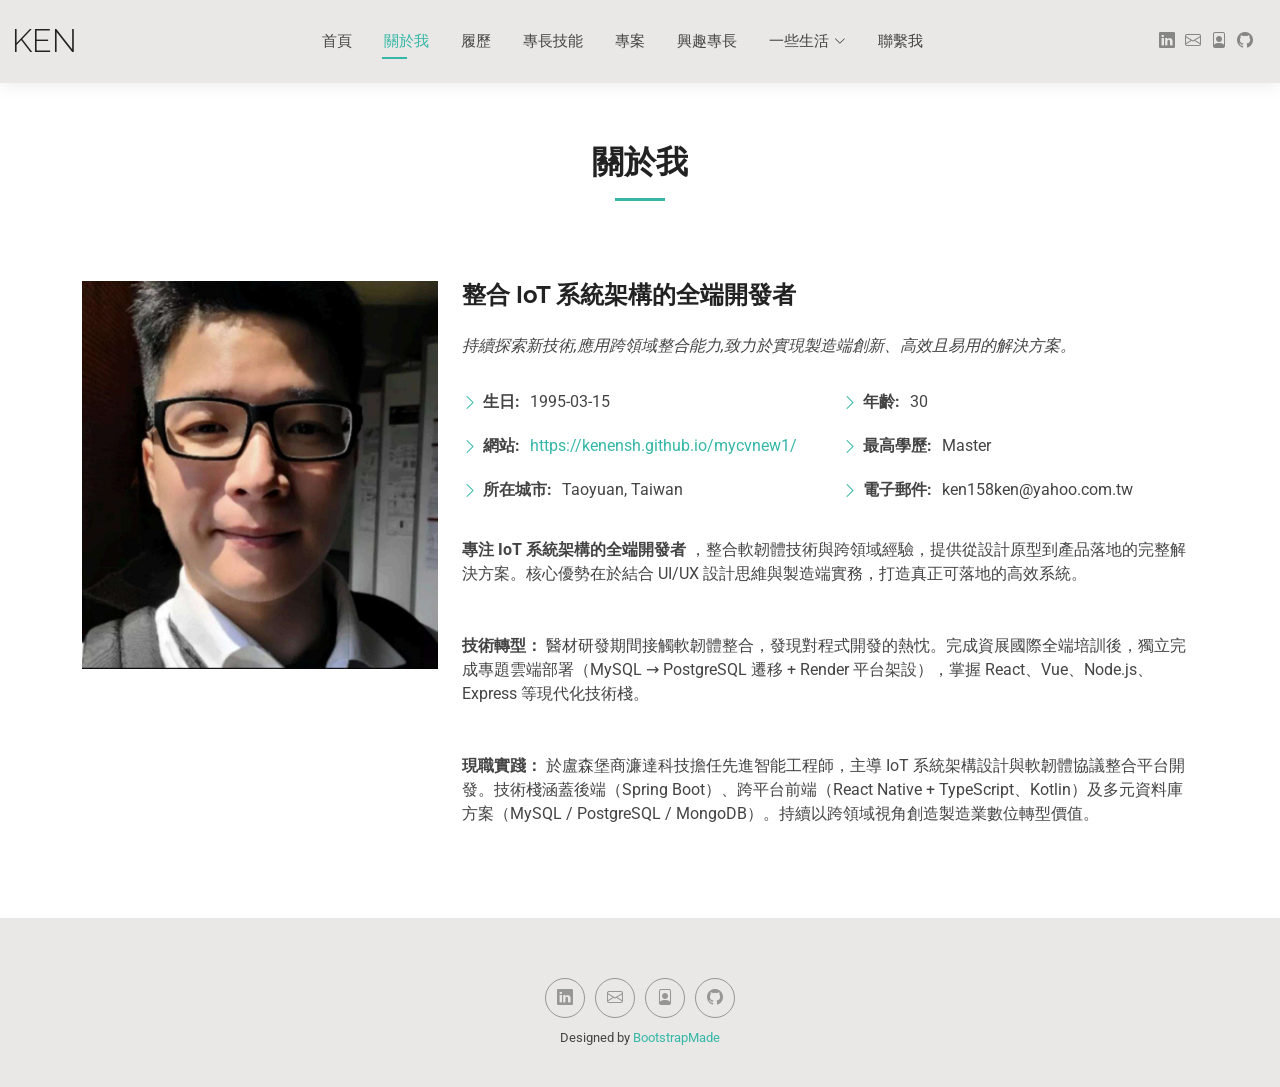
==== about.html @ 4e41c24d "feat: 初始化乾淨的儲存庫 - 移除所有大型素材檔案 - 包含 Google Analytics 和 Search Console 整合 - 更新專業內容描述 - 標準化所有頁面結構" ====
<!DOCTYPE html>
<html lang="en">
  <head>
    <!-- Google tag (gtag.js) -->
    <script async src="https://www.googletagmanager.com/gtag/js?id=G-P2BQQZJEH5"></script>
    <script>
      window.dataLayer = window.dataLayer || [];
      function gtag() {
        dataLayer.push(arguments);
      }
      gtag('js', new Date());

      gtag('config', 'G-P2BQQZJEH5');
    </script>

    <meta charset="utf-8" />
    <meta content="width=device-width, initial-scale=1.0" name="viewport" />
    <title>健恩 Ken - 全端工程師 | 個人網站</title>
    <meta name="description" content="" />
    <meta name="keywords" content="" />

    <!-- Google Search Console 驗證 -->
    <meta name="google-site-verification" content="gtDOM1_QYonbekNw7NSsRPJhzunxH3epxqnAMUqCLzo" />

    <!-- Favicons -->
    <link href="assets/img/favicon.png" rel="icon" />
    <!-- <link href="assets/img/apple-touch-icon.png" rel="apple-touch-icon"> -->

    <!-- Fonts -->
    <link href="https://fonts.googleapis.com" rel="preconnect" />
    <link href="https://fonts.gstatic.com" rel="preconnect" crossorigin />
    <link href="https://fonts.googleapis.com/css2?family=Roboto:ital,wght@0,100;0,300;0,400;0,500;0,700;0,900;1,100;1,300;1,400;1,500;1,700;1,900&family=Poppins:ital,wght@0,100;0,200;0,300;0,400;0,500;0,600;0,700;0,800;0,900;1,100;1,200;1,300;1,400;1,500;1,600;1,700;1,800;1,900&family=Raleway:ital,wght@0,100;0,200;0,300;0,400;0,500;0,600;0,700;0,800;0,900;1,100;1,200;1,300;1,400;1,500;1,600;1,700;1,800;1,900&display=swap" rel="stylesheet" />

    <!-- Vendor CSS Files -->
    <link href="assets/vendor/bootstrap/css/bootstrap.min.css" rel="stylesheet" />
    <link href="assets/vendor/bootstrap-icons/bootstrap-icons.css" rel="stylesheet" />
    <link href="assets/vendor/aos/aos.css" rel="stylesheet" />
    <link href="assets/vendor/swiper/swiper-bundle.min.css" rel="stylesheet" />
    <link href="assets/vendor/glightbox/css/glightbox.min.css" rel="stylesheet" />

    <!-- Main CSS File -->
    <link href="assets/css/main.css" rel="stylesheet" />

    <!-- =======================================================
  * Template Name: Kelly
  * Template URL: https://bootstrapmade.com/kelly-free-bootstrap-cv-resume-html-template/
  * Updated: Aug 07 2024 with Bootstrap v5.3.3
  * Author: BootstrapMade.com
  * License: https://bootstrapmade.com/license/
  ======================================================== -->
  </head>

  <body class="about-page">
    <header id="header" class="header d-flex align-items-center light-background sticky-top">
      <div class="container-fluid position-relative d-flex align-items-center justify-content-between">
        <a href="index.html" class="logo d-flex align-items-center me-auto me-xl-0">
          <!-- Uncomment the line below if you also wish to use an image logo -->
          <!-- <img src="assets/img/logo.png" alt=""> -->
          <h1 class="sitename">Ken</h1>
        </a>
        <nav id="navmenu" class="navmenu">
          <ul>
            <li><a href="index.html">首頁</a></li>
            <li><a href="about.html" class="active">關於我</a></li>
            <li><a href="resume.html">履歷</a></li>
            <li><a href="skill.html">專長技能</a></li>
            <li><a href="portfolio.html">專案</a></li>
            <li><a href="interest.html">興趣專長</a></li>
            <li class="dropdown">
              <a href="#">
                <span>一些生活</span>
                <i class="bi bi-chevron-down toggle-dropdown"></i>
              </a>
              <ul>
                <li><a href="#">Dropdown 1</a></li>
                <li class="dropdown">
                  <a href="#">
                    <span>Deep Dropdown</span>
                    <i class="bi bi-chevron-down toggle-dropdown"></i>
                  </a>
                  <ul>
                    <li><a href="#">Deep Dropdown 1</a></li>
                    <li><a href="#">Deep Dropdown 2</a></li>
                    <li><a href="#">Deep Dropdown 3</a></li>
                    <li><a href="#">Deep Dropdown 4</a></li>
                    <li><a href="#">Deep Dropdown 5</a></li>
                  </ul>
                </li>
                <li><a href="#">Dropdown 2</a></li>
                <li><a href="#">Dropdown 3</a></li>
                <li><a href="#">Dropdown 4</a></li>
              </ul>
            </li>
            <li><a href="contact.html">聯繫我</a></li>
          </ul>
          <i class="mobile-nav-toggle d-xl-none bi bi-list"></i>
        </nav>

        <div class="header-social-links">
          <a href="https://www.linkedin.com/in/%E5%81%A5%E6%81%A9-%E5%BE%90-21a279207/" target="_blank" title="LinkedIn"><i class="bi bi-linkedin"></i></a>
          <a href="mailto:ken158ken@yahoo.com.tw" title="Email"><i class="bi bi-envelope"></i></a>
          <a href="https://www.cake.me/s--aki_V7TcrKM7MKCprTQv8g--/ken150ken150" target="_blank" title="CakeResume"><i class="bi bi-file-person"></i></a>
          <a href="#" title="GitHub"><i class="bi bi-github"></i></a>
        </div>
      </div>
    </header>

    <main class="main">
      <!-- About Section -->
      <section id="about" class="about section">
        <!-- Section Title -->
        <div class="container section-title" data-aos="fade-up">
          <h2>關於我</h2>
          <p class="d-none">Necessitatibus eius consequatur ex aliquid fuga eum quidem sint consectetur velit</p>
        </div>
        <!-- End Section Title -->

        <div class="container" data-aos="fade-up" data-aos-delay="100">
          <div class="row gy-4 justify-content-center">
            <div class="col-lg-4">
              <img src="assets/img/profile-img.jpg" class="img-fluid" alt="" />
            </div>
            <div class="col-lg-8 content">
              <h2>整合 IoT 系統架構的全端開發者</h2>
              <p class="fst-italic py-3">持續探索新技術,應用跨領域整合能力,致力於實現製造端創新、高效且易用的解決方案。</p>
              <div class="row">
                <div class="col-lg-6">
                  <ul>
                    <li>
                      <i class="bi bi-chevron-right"></i>
                      <strong>生日:</strong>
                      <span>1995-03-15</span>
                    </li>
                    <li>
                      <i class="bi bi-chevron-right"></i>
                      <strong>網站:</strong>
                      <a href="https://kenensh.github.io/mycvnew1/"><span>https://kenensh.github.io/mycvnew1/</span></a>
                    </li>
                    <li>
                      <i class="bi bi-chevron-right"></i>
                      <strong>所在城市:</strong>
                      <span>Taoyuan, Taiwan</span>
                    </li>
                  </ul>
                </div>
                <div class="col-lg-6">
                  <ul>
                    <li>
                      <i class="bi bi-chevron-right"></i>
                      <strong>年齡:</strong>
                      <span>30</span>
                    </li>
                    <li>
                      <i class="bi bi-chevron-right"></i>
                      <strong>最高學歷:</strong>
                      <span>Master</span>
                    </li>
                    <li>
                      <i class="bi bi-chevron-right"></i>
                      <strong>電子郵件:</strong>
                      <span>ken158ken@yahoo.com.tw</span>
                    </li>
                  </ul>
                </div>
              </div>
              <p class="py-3">
                <strong>專注 IoT 系統架構的全端開發者</strong>
                ，整合軟韌體技術與跨領域經驗，提供從設計原型到產品落地的完整解決方案。核心優勢在於結合 UI/UX 設計思維與製造端實務，打造真正可落地的高效系統。
              </p>
              <p class="py-3">
                <strong>技術轉型：</strong>
                醫材研發期間接觸軟韌體整合，發現對程式開發的熱忱。完成資展國際全端培訓後，獨立完成專題雲端部署（MySQL → PostgreSQL 遷移 + Render 平台架設），掌握 React、Vue、Node.js、Express 等現代化技術棧。
              </p>
              <p class="py-3">
                <strong>現職實踐：</strong>
                於盧森堡商濂達科技擔任先進智能工程師，主導 IoT 系統架構設計與軟韌體協議整合平台開發。技術棧涵蓋後端（Spring Boot）、跨平台前端（React Native + TypeScript、Kotlin）及多元資料庫方案（MySQL / PostgreSQL / MongoDB）。持續以跨領域視角創造製造業數位轉型價值。
              </p>
            </div>
          </div>
        </div>
      </section>
      <!-- /About Section -->

      <!-- Skills Section -->
      <section id="skills" class="skills section d-none">
        <!-- Section Title -->
        <div class="container section-title" data-aos="fade-up">
          <h2>Skills</h2>
          <p>Necessitatibus eius consequatur ex aliquid fuga eum quidem sint consectetur velit</p>
        </div>
        <!-- End Section Title -->

        <div class="container d-none" data-aos="fade-up" data-aos-delay="100">
          <div class="row skills-content skills-animation">
            <div class="col-lg-6">
              <div class="progress">
                <span class="skill">
                  <span>HTML</span>
                  <i class="val">100%</i>
                </span>
                <div class="progress-bar-wrap">
                  <div class="progress-bar" role="progressbar" aria-valuenow="100" aria-valuemin="0" aria-valuemax="100"></div>
                </div>
              </div>
              <!-- End Skills Item -->

              <div class="progress">
                <span class="skill">
                  <span>CSS</span>
                  <i class="val">90%</i>
                </span>
                <div class="progress-bar-wrap">
                  <div class="progress-bar" role="progressbar" aria-valuenow="90" aria-valuemin="0" aria-valuemax="100"></div>
                </div>
              </div>
              <!-- End Skills Item -->

              <div class="progress">
                <span class="skill">
                  <span>JavaScript</span>
                  <i class="val">75%</i>
                </span>
                <div class="progress-bar-wrap">
                  <div class="progress-bar" role="progressbar" aria-valuenow="75" aria-valuemin="0" aria-valuemax="100"></div>
                </div>
              </div>
              <!-- End Skills Item -->
            </div>

            <div class="col-lg-6">
              <div class="progress">
                <span class="skill">
                  <span>PHP</span>
                  <i class="val">80%</i>
                </span>
                <div class="progress-bar-wrap">
                  <div class="progress-bar" role="progressbar" aria-valuenow="80" aria-valuemin="0" aria-valuemax="100"></div>
                </div>
              </div>
              <!-- End Skills Item -->

              <div class="progress">
                <span class="skill">
                  <span>WordPress/CMS</span>
                  <i class="val">90%</i>
                </span>
                <div class="progress-bar-wrap">
                  <div class="progress-bar" role="progressbar" aria-valuenow="90" aria-valuemin="0" aria-valuemax="100"></div>
                </div>
              </div>
              <!-- End Skills Item -->

              <div class="progress">
                <span class="skill">
                  <span>Photoshop</span>
                  <i class="val">55%</i>
                </span>
                <div class="progress-bar-wrap">
                  <div class="progress-bar" role="progressbar" aria-valuenow="55" aria-valuemin="0" aria-valuemax="100"></div>
                </div>
              </div>
              <!-- End Skills Item -->
            </div>
          </div>
        </div>
      </section>
      <!-- /Skills Section -->

      <!-- Stats Section -->
      <section id="stats" class="stats section d-none">
        <!-- Section Title -->
        <div class="container section-title" data-aos="fade-up">
          <h2>Facts</h2>
          <p>Necessitatibus eius consequatur ex aliquid fuga eum quidem sint consectetur velit</p>
        </div>
        <!-- End Section Title -->

        <div class="container" data-aos="fade-up" data-aos-delay="100">
          <div class="row gy-4">
            <div class="col-lg-3 col-md-6">
              <div class="stats-item text-center w-100 h-100">
                <span data-purecounter-start="0" data-purecounter-end="232" data-purecounter-duration="1" class="purecounter"></span>
                <p>Clients</p>
              </div>
            </div>
            <!-- End Stats Item -->

            <div class="col-lg-3 col-md-6">
              <div class="stats-item text-center w-100 h-100">
                <span data-purecounter-start="0" data-purecounter-end="521" data-purecounter-duration="1" class="purecounter"></span>
                <p>Projects</p>
              </div>
            </div>
            <!-- End Stats Item -->

            <div class="col-lg-3 col-md-6">
              <div class="stats-item text-center w-100 h-100">
                <span data-purecounter-start="0" data-purecounter-end="1453" data-purecounter-duration="1" class="purecounter"></span>
                <p>Hours Of Support</p>
              </div>
            </div>
            <!-- End Stats Item -->

            <div class="col-lg-3 col-md-6">
              <div class="stats-item text-center w-100 h-100">
                <span data-purecounter-start="0" data-purecounter-end="32" data-purecounter-duration="1" class="purecounter"></span>
                <p>Workers</p>
              </div>
            </div>
            <!-- End Stats Item -->
          </div>
        </div>
      </section>
      <!-- /Stats Section -->

      <!-- Testimonials Section -->
      <section id="testimonials" class="testimonials section d-none">
        <!-- Section Title -->
        <div class="container section-title" data-aos="fade-up">
          <h2>Testimonials</h2>
          <p>Necessitatibus eius consequatur ex aliquid fuga eum quidem sint consectetur velit</p>
        </div>
        <!-- End Section Title -->

        <div class="container" data-aos="fade-up" data-aos-delay="100">
          <div class="swiper init-swiper">
            <script type="application/json" class="swiper-config">
              {
                "loop": true,
                "speed": 600,
                "autoplay": {
                  "delay": 5000
                },
                "slidesPerView": "auto",
                "pagination": {
                  "el": ".swiper-pagination",
                  "type": "bullets",
                  "clickable": true
                }
              }
            </script>
            <div class="swiper-wrapper">
              <div class="swiper-slide">
                <div class="testimonial-item">
                  <img src="assets/img/testimonials/testimonials-1.jpg" class="testimonial-img" alt="" />
                  <h3>Saul Goodman</h3>
                  <h4>Ceo &amp; Founder</h4>
                  <div class="stars">
                    <i class="bi bi-star-fill"></i>
                    <i class="bi bi-star-fill"></i>
                    <i class="bi bi-star-fill"></i>
                    <i class="bi bi-star-fill"></i>
                    <i class="bi bi-star-fill"></i>
                  </div>
                  <p>
                    <i class="bi bi-quote quote-icon-left"></i>
                    <span>Proin iaculis purus consequat sem cure digni ssim donec porttitora entum suscipit rhoncus. Accusantium quam, ultricies eget id, aliquam eget nibh et. Maecen aliquam, risus at semper.</span>
                    <i class="bi bi-quote quote-icon-right"></i>
                  </p>
                </div>
              </div>
              <!-- End testimonial item -->

              <div class="swiper-slide">
                <div class="testimonial-item">
                  <img src="assets/img/testimonials/testimonials-2.jpg" class="testimonial-img" alt="" />
                  <h3>Sara Wilsson</h3>
                  <h4>Designer</h4>
                  <div class="stars">
                    <i class="bi bi-star-fill"></i>
                    <i class="bi bi-star-fill"></i>
                    <i class="bi bi-star-fill"></i>
                    <i class="bi bi-star-fill"></i>
                    <i class="bi bi-star-fill"></i>
                  </div>
                  <p>
                    <i class="bi bi-quote quote-icon-left"></i>
                    <span>Export tempor illum tamen malis malis eram quae irure esse labore quem cillum quid cillum eram malis quorum velit fore eram velit sunt aliqua noster fugiat irure amet legam anim culpa.</span>
                    <i class="bi bi-quote quote-icon-right"></i>
                  </p>
                </div>
              </div>
              <!-- End testimonial item -->

              <div class="swiper-slide">
                <div class="testimonial-item">
                  <img src="assets/img/testimonials/testimonials-3.jpg" class="testimonial-img" alt="" />
                  <h3>Jena Karlis</h3>
                  <h4>Store Owner</h4>
                  <div class="stars">
                    <i class="bi bi-star-fill"></i>
                    <i class="bi bi-star-fill"></i>
                    <i class="bi bi-star-fill"></i>
                    <i class="bi bi-star-fill"></i>
                    <i class="bi bi-star-fill"></i>
                  </div>
                  <p>
                    <i class="bi bi-quote quote-icon-left"></i>
                    <span>Enim nisi quem export duis labore cillum quae magna enim sint quorum nulla quem veniam duis minim tempor labore quem eram duis noster aute amet eram fore quis sint minim.</span>
                    <i class="bi bi-quote quote-icon-right"></i>
                  </p>
                </div>
              </div>
              <!-- End testimonial item -->

              <div class="swiper-slide">
                <div class="testimonial-item">
                  <img src="assets/img/testimonials/testimonials-4.jpg" class="testimonial-img" alt="" />
                  <h3>Matt Brandon</h3>
                  <h4>Freelancer</h4>
                  <div class="stars">
                    <i class="bi bi-star-fill"></i>
                    <i class="bi bi-star-fill"></i>
                    <i class="bi bi-star-fill"></i>
                    <i class="bi bi-star-fill"></i>
                    <i class="bi bi-star-fill"></i>
                  </div>
                  <p>
                    <i class="bi bi-quote quote-icon-left"></i>
                    <span>Fugiat enim eram quae cillum dolore dolor amet nulla culpa multos export minim fugiat minim velit minim dolor enim duis veniam ipsum anim magna sunt elit fore quem dolore labore illum veniam.</span>
                    <i class="bi bi-quote quote-icon-right"></i>
                  </p>
                </div>
              </div>
              <!-- End testimonial item -->

              <div class="swiper-slide">
                <div class="testimonial-item">
                  <img src="assets/img/testimonials/testimonials-5.jpg" class="testimonial-img" alt="" />
                  <h3>John Larson</h3>
                  <h4>Entrepreneur</h4>
                  <div class="stars">
                    <i class="bi bi-star-fill"></i>
                    <i class="bi bi-star-fill"></i>
                    <i class="bi bi-star-fill"></i>
                    <i class="bi bi-star-fill"></i>
                    <i class="bi bi-star-fill"></i>
                  </div>
                  <p>
                    <i class="bi bi-quote quote-icon-left"></i>
                    <span>Quis quorum aliqua sint quem legam fore sunt eram irure aliqua veniam tempor noster veniam enim culpa labore duis sunt culpa nulla illum cillum fugiat legam esse veniam culpa fore nisi cillum quid.</span>
                    <i class="bi bi-quote quote-icon-right"></i>
                  </p>
                </div>
              </div>
              <!-- End testimonial item -->
            </div>
            <div class="swiper-pagination"></div>
          </div>
        </div>
      </section>
      <!-- /Testimonials Section -->
    </main>

    <footer id="footer" class="footer light-background">
      <div class="container">
        <div class="copyright text-center d-none">
          <p>
            ©
            <span>Copyright</span>
            <strong class="px-1 sitename">Kelly</strong>
            <span>
              All Rights Reserved
              <br />
            </span>
          </p>
        </div>
        <div class="social-links d-flex justify-content-center">
          <a href="https://www.linkedin.com/in/%E5%81%A5%E6%81%A9-%E5%BE%90-21a279207/" target="_blank" title="LinkedIn"><i class="bi bi-linkedin"></i></a>
          <a href="mailto:ken158ken@yahoo.com.tw" title="Email"><i class="bi bi-envelope"></i></a>
          <a href="https://www.cake.me/s--aki_V7TcrKM7MKCprTQv8g--/ken150ken150" target="_blank" title="CakeResume"><i class="bi bi-file-person"></i></a>
          <a href="#" title="GitHub"><i class="bi bi-github"></i></a>
        </div>
        <div class="credits">
          <!-- All the links in the footer should remain intact. -->
          <!-- You can delete the links only if you've purchased the pro version. -->
          <!-- Licensing information: https://bootstrapmade.com/license/ -->
          <!-- Purchase the pro version with working PHP/AJAX contact form: [buy-url] -->
          Designed by
          <a href="https://bootstrapmade.com/">BootstrapMade</a>
        </div>
      </div>
    </footer>

    <!-- Scroll Top -->
    <a href="#" id="scroll-top" class="scroll-top d-flex align-items-center justify-content-center"><i class="bi bi-arrow-up-short"></i></a>

    <!-- Preloader -->
    <div id="preloader"></div>

    <!-- Vendor JS Files -->
    <script src="assets/vendor/bootstrap/js/bootstrap.bundle.min.js"></script>
    <script src="assets/vendor/php-email-form/validate.js"></script>
    <script src="assets/vendor/aos/aos.js"></script>
    <script src="assets/vendor/waypoints/noframework.waypoints.js"></script>
    <script src="assets/vendor/purecounter/purecounter_vanilla.js"></script>
    <script src="assets/vendor/swiper/swiper-bundle.min.js"></script>
    <script src="assets/vendor/glightbox/js/glightbox.min.js"></script>
    <script src="assets/vendor/imagesloaded/imagesloaded.pkgd.min.js"></script>
    <script src="assets/vendor/isotope-layout/isotope.pkgd.min.js"></script>

    <!-- Main JS File -->
    <script src="assets/js/main.js"></script>
  </body>
</html>
---- assets/css/main.css ----
/**
* Template Name: Kelly
* Template URL: https://bootstrapmade.com/kelly-free-bootstrap-cv-resume-html-template/
* Updated: Aug 07 2024 with Bootstrap v5.3.3
* Author: BootstrapMade.com
* License: https://bootstrapmade.com/license/
*/

/*--------------------------------------------------------------
# Font & Color Variables
# Help: https://bootstrapmade.com/color-system/
--------------------------------------------------------------*/
/* Fonts */
:root {
  --default-font: "Roboto",  system-ui, -apple-system, "Segoe UI", Roboto, "Helvetica Neue", Arial, "Noto Sans", "Liberation Sans", sans-serif, "Apple Color Emoji", "Segoe UI Emoji", "Segoe UI Symbol", "Noto Color Emoji";
  --heading-font: "Raleway",  sans-serif;
  --nav-font: "Poppins",  sans-serif;
}

/* Global Colors - The following color variables are used throughout the website. Updating them here will change the color scheme of the entire website */
:root { 
  --background-color: #ffffff; /* Background color for the entire website, including individual sections */
  --default-color: #444444; /* Default color used for the majority of the text content across the entire website */
  --heading-color: #222222; /* Color for headings, subheadings and title throughout the website */
  --accent-color: #34b7a7; /* Accent color that represents your brand on the website. It's used for buttons, links, and other elements that need to stand out */
  --surface-color: #ffffff; /* The surface color is used as a background of boxed elements within sections, such as cards, icon boxes, or other elements that require a visual separation from the global background. */
  --contrast-color: #ffffff; /* Contrast color for text, ensuring readability against backgrounds of accent, heading, or default colors. */
}

/* Nav Menu Colors - The following color variables are used specifically for the navigation menu. They are separate from the global colors to allow for more customization options */
:root {
  --nav-color: #444444;  /* The default color of the main navmenu links */
  --nav-hover-color: #34b7a7; /* Applied to main navmenu links when they are hovered over or active */
  --nav-mobile-background-color: #ffffff; /* Used as the background color for mobile navigation menu */
  --nav-dropdown-background-color: #ffffff; /* Used as the background color for dropdown items that appear when hovering over primary navigation items */
  --nav-dropdown-color: #444444; /* Used for navigation links of the dropdown items in the navigation menu. */
  --nav-dropdown-hover-color: #34b7a7; /* Similar to --nav-hover-color, this color is applied to dropdown navigation links when they are hovered over. */
}

/* Color Presets - These classes override global colors when applied to any section or element, providing reuse of the sam color scheme. */

.light-background {
  --background-color: #e9e8e6;
  --surface-color: #ffffff;
}

.dark-background {
  --background-color: #060606;
  --default-color: #ffffff;
  --heading-color: #ffffff;
  --surface-color: #252525;
  --contrast-color: #ffffff;
}

/* Smooth scroll */
:root {
  scroll-behavior: smooth;
}

/*--------------------------------------------------------------
# General Styling & Shared Classes
--------------------------------------------------------------*/
body {
  color: var(--default-color);
  background-color: var(--background-color);
  font-family: var(--default-font);
}

a {
  color: var(--accent-color);
  text-decoration: none;
  transition: 0.3s;
}

a:hover {
  color: color-mix(in srgb, var(--accent-color), transparent 25%);
  text-decoration: none;
}

h1,
h2,
h3,
h4,
h5,
h6 {
  color: var(--heading-color);
  font-family: var(--heading-font);
}

/* PHP Email Form Messages
------------------------------*/
.php-email-form .error-message {
  display: none;
  background: #df1529;
  color: #ffffff;
  text-align: left;
  padding: 15px;
  margin-bottom: 24px;
  font-weight: 600;
}

.php-email-form .sent-message {
  display: none;
  color: #ffffff;
  background: #059652;
  text-align: center;
  padding: 15px;
  margin-bottom: 24px;
  font-weight: 600;
}

.php-email-form .loading {
  display: none;
  background: var(--surface-color);
  text-align: center;
  padding: 15px;
  margin-bottom: 24px;
}

.php-email-form .loading:before {
  content: "";
  display: inline-block;
  border-radius: 50%;
  width: 24px;
  height: 24px;
  margin: 0 10px -6px 0;
  border: 3px solid var(--accent-color);
  border-top-color: var(--surface-color);
  animation: php-email-form-loading 1s linear infinite;
}

@keyframes php-email-form-loading {
  0% {
    transform: rotate(0deg);
  }

  100% {
    transform: rotate(360deg);
  }
}

/*--------------------------------------------------------------
# Global Header
--------------------------------------------------------------*/
.header {
  color: var(--default-color);
  background-color: var(--background-color);
  padding: 15px 0;
  transition: all 0.5s;
  z-index: 997;
  box-shadow: 0px 0 18px rgba(0, 0, 0, 0.1);
}

.header .logo {
  line-height: 1;
}

.header .logo img {
  max-height: 36px;
  margin-right: 8px;
}

.header .logo h1 {
  font-size: 32px;
  margin: 0;
  font-weight: 300;
  text-transform: uppercase;
  color: var(--heading-color);
}

.header .header-social-links {
  padding-right: 15px;
}

.header .header-social-links a {
  color: color-mix(in srgb, var(--default-color), transparent 40%);
  padding-left: 6px;
  display: inline-block;
  transition: 0.3s;
  font-size: 16px;
}

.header .header-social-links a:hover {
  color: var(--accent-color);
}

.header .header-social-links a i {
  line-height: 0px;
}

@media (max-width: 1200px) {
  .header .logo {
    order: 1;
  }

  .header .header-social-links {
    order: 2;
  }

  .header .navmenu {
    order: 3;
  }
}

/*--------------------------------------------------------------
# Navigation Menu
--------------------------------------------------------------*/
/* Desktop Navigation */
@media (min-width: 1200px) {
  .navmenu {
    padding: 0;
  }

  .navmenu ul {
    margin: 0;
    padding: 0;
    display: flex;
    list-style: none;
    align-items: center;
  }

  .navmenu li {
    position: relative;
  }

  .navmenu>ul>li {
    white-space: nowrap;
    padding: 15px 14px;
  }

  .navmenu>ul>li:last-child {
    padding-right: 0;
  }

  .navmenu a,
  .navmenu a:focus {
    color: var(--nav-color);
    font-size: 15px;
    padding: 0 2px;
    font-family: var(--nav-font);
    font-weight: 400;
    display: flex;
    align-items: center;
    justify-content: space-between;
    white-space: nowrap;
    transition: 0.3s;
    position: relative;
  }

  .navmenu a i,
  .navmenu a:focus i {
    font-size: 12px;
    line-height: 0;
    margin-left: 5px;
    transition: 0.3s;
  }

  .navmenu>ul>li>a:before {
    content: "";
    position: absolute;
    height: 2px;
    bottom: -6px;
    left: 0;
    background-color: var(--nav-hover-color);
    visibility: hidden;
    width: 0px;
    transition: all 0.3s ease-in-out 0s;
  }

  .navmenu a:hover:before,
  .navmenu li:hover>a:before,
  .navmenu .active:before {
    visibility: visible;
    width: 25px;
  }

  .navmenu li:hover>a,
  .navmenu .active,
  .navmenu .active:focus {
    color: var(--nav-hover-color);
  }

  .navmenu .dropdown ul {
    margin: 0;
    padding: 10px 0;
    background: var(--nav-dropdown-background-color);
    display: block;
    position: absolute;
    visibility: hidden;
    left: 14px;
    top: 130%;
    opacity: 0;
    transition: 0.3s;
    border-radius: 4px;
    z-index: 99;
    box-shadow: 0px 0px 30px rgba(0, 0, 0, 0.1);
  }

  .navmenu .dropdown ul li {
    min-width: 200px;
  }

  .navmenu .dropdown ul a {
    padding: 10px 20px;
    font-size: 15px;
    text-transform: none;
    color: var(--nav-dropdown-color);
  }

  .navmenu .dropdown ul a i {
    font-size: 12px;
  }

  .navmenu .dropdown ul a:hover,
  .navmenu .dropdown ul .active:hover,
  .navmenu .dropdown ul li:hover>a {
    color: var(--nav-dropdown-hover-color);
  }

  .navmenu .dropdown:hover>ul {
    opacity: 1;
    top: 100%;
    visibility: visible;
  }

  .navmenu .dropdown .dropdown ul {
    top: 0;
    left: -90%;
    visibility: hidden;
  }

  .navmenu .dropdown .dropdown:hover>ul {
    opacity: 1;
    top: 0;
    left: -100%;
    visibility: visible;
  }
}

/* Mobile Navigation */
@media (max-width: 1199px) {
  .mobile-nav-toggle {
    color: var(--nav-color);
    font-size: 28px;
    line-height: 0;
    margin-right: 10px;
    cursor: pointer;
    transition: color 0.3s;
  }

  .navmenu {
    padding: 0;
    z-index: 9997;
  }

  .navmenu ul {
    display: none;
    list-style: none;
    position: absolute;
    inset: 60px 20px 20px 20px;
    padding: 10px 0;
    margin: 0;
    border-radius: 6px;
    background-color: var(--nav-mobile-background-color);
    border: 1px solid color-mix(in srgb, var(--default-color), transparent 90%);
    box-shadow: none;
    overflow-y: auto;
    transition: 0.3s;
    z-index: 9998;
  }

  .navmenu a,
  .navmenu a:focus {
    color: var(--nav-dropdown-color);
    padding: 10px 20px;
    font-family: var(--nav-font);
    font-size: 17px;
    font-weight: 500;
    display: flex;
    align-items: center;
    justify-content: space-between;
    white-space: nowrap;
    transition: 0.3s;
  }

  .navmenu a i,
  .navmenu a:focus i {
    font-size: 12px;
    line-height: 0;
    margin-left: 5px;
    width: 30px;
    height: 30px;
    display: flex;
    align-items: center;
    justify-content: center;
    border-radius: 50%;
    transition: 0.3s;
    background-color: color-mix(in srgb, var(--accent-color), transparent 90%);
  }

  .navmenu a i:hover,
  .navmenu a:focus i:hover {
    background-color: var(--accent-color);
    color: var(--contrast-color);
  }

  .navmenu a:hover,
  .navmenu .active,
  .navmenu .active:focus {
    color: var(--nav-dropdown-hover-color);
  }

  .navmenu .active i,
  .navmenu .active:focus i {
    background-color: var(--accent-color);
    color: var(--contrast-color);
    transform: rotate(180deg);
  }

  .navmenu .dropdown ul {
    position: static;
    display: none;
    z-index: 99;
    padding: 10px 0;
    margin: 10px 20px;
    background-color: var(--nav-dropdown-background-color);
    transition: all 0.5s ease-in-out;
  }

  .navmenu .dropdown ul ul {
    background-color: rgba(33, 37, 41, 0.1);
  }

  .navmenu .dropdown>.dropdown-active {
    display: block;
    background-color: rgba(33, 37, 41, 0.03);
  }

  .mobile-nav-active {
    overflow: hidden;
  }

  .mobile-nav-active .mobile-nav-toggle {
    color: #fff;
    position: absolute;
    font-size: 32px;
    top: 15px;
    right: 15px;
    margin-right: 0;
    z-index: 9999;
  }

  .mobile-nav-active .navmenu {
    position: fixed;
    overflow: hidden;
    inset: 0;
    background: rgba(33, 37, 41, 0.8);
    transition: 0.3s;
  }

  .mobile-nav-active .navmenu>ul {
    display: block;
  }
}

/*--------------------------------------------------------------
# Global Footer
--------------------------------------------------------------*/
.footer {
  color: var(--default-color);
  background-color: var(--background-color);
  font-size: 14px;
  padding: 40px 0;
  position: relative;
}

.footer .copyright p {
  margin-bottom: 0;
}

.footer .social-links {
  margin-top: 20px;
}

.footer .social-links a {
  display: flex;
  align-items: center;
  justify-content: center;
  width: 40px;
  height: 40px;
  border-radius: 50%;
  border: 1px solid color-mix(in srgb, var(--default-color), transparent 50%);
  font-size: 16px;
  color: color-mix(in srgb, var(--default-color), transparent 50%);
  margin: 0 5px;
  transition: 0.3s;
}

.footer .social-links a:hover {
  color: var(--accent-color);
  border-color: var(--accent-color);
}

.footer .credits {
  margin-top: 10px;
  font-size: 13px;
  text-align: center;
}

/*--------------------------------------------------------------
# Preloader
--------------------------------------------------------------*/
#preloader {
  position: fixed;
  inset: 0;
  z-index: 9999;
  overflow: hidden;
  background-color: var(--background-color);
  transition: all 0.6s ease-out;
  width: 100%;
  height: 100vh;
}

#preloader:before,
#preloader:after {
  content: "";
  position: absolute;
  border: 4px solid var(--accent-color);
  border-radius: 50%;
  animation: animate-preloader 2s cubic-bezier(0, 0.2, 0.8, 1) infinite;
}

#preloader:after {
  animation-delay: -0.5s;
}

@keyframes animate-preloader {
  0% {
    width: 10px;
    height: 10px;
    top: calc(50% - 5px);
    left: calc(50% - 5px);
    opacity: 1;
  }

  100% {
    width: 72px;
    height: 72px;
    top: calc(50% - 36px);
    left: calc(50% - 36px);
    opacity: 0;
  }
}

/*--------------------------------------------------------------
# Scroll Top Button
--------------------------------------------------------------*/
.scroll-top {
  position: fixed;
  visibility: hidden;
  opacity: 0;
  right: 15px;
  bottom: -15px;
  z-index: 99999;
  background-color: var(--accent-color);
  width: 44px;
  height: 44px;
  border-radius: 50px;
  transition: all 0.4s;
}

.scroll-top i {
  font-size: 24px;
  color: var(--contrast-color);
  line-height: 0;
}

.scroll-top:hover {
  background-color: color-mix(in srgb, var(--accent-color), transparent 20%);
  color: var(--contrast-color);
}

.scroll-top.active {
  visibility: visible;
  opacity: 1;
  bottom: 15px;
}

/*--------------------------------------------------------------
# Disable aos animation delay on mobile devices
--------------------------------------------------------------*/
@media screen and (max-width: 768px) {
  [data-aos-delay] {
    transition-delay: 0 !important;
  }
}

/*--------------------------------------------------------------
# Global Page Titles & Breadcrumbs
--------------------------------------------------------------*/
.page-title {
  color: var(--default-color);
  background-color: var(--background-color);
  padding: 25px 0;
  position: relative;
  border-bottom: 1px solid color-mix(in srgb, var(--default-color), transparent 85%);
}

.page-title h1 {
  font-size: 24px;
  font-weight: 400;
}

.page-title .breadcrumbs ol {
  display: flex;
  flex-wrap: wrap;
  list-style: none;
  padding: 0;
  margin: 0;
  font-size: 14px;
  font-weight: 400;
}

.page-title .breadcrumbs ol li+li {
  padding-left: 10px;
}

.page-title .breadcrumbs ol li+li::before {
  content: "/";
  display: inline-block;
  padding-right: 10px;
  color: color-mix(in srgb, var(--default-color), transparent 70%);
}

/*--------------------------------------------------------------
# Global Sections
--------------------------------------------------------------*/
section,
.section {
  color: var(--default-color);
  background-color: var(--background-color);
  padding: 60px 0;
  scroll-margin-top: 100px;
  overflow: clip;
}

@media (max-width: 1199px) {

  section,
  .section {
    scroll-margin-top: 66px;
  }
}

/*--------------------------------------------------------------
# Global Section Titles
--------------------------------------------------------------*/
.section-title {
  text-align: center;
  padding-bottom: 60px;
  position: relative;
}

.section-title h2 {
  font-size: 32px;
  font-weight: 700;
  margin-bottom: 20px;
  padding-bottom: 20px;
  position: relative;
}

.section-title h2:after {
  content: "";
  position: absolute;
  display: block;
  width: 50px;
  height: 3px;
  background: var(--accent-color);
  left: 0;
  right: 0;
  bottom: 0;
  margin: auto;
}

.section-title p {
  margin-bottom: 0;
}

/*--------------------------------------------------------------
# Hero Section
--------------------------------------------------------------*/
.hero {
  width: 100%;
  min-height: calc(100vh - 82px);
  position: relative;
  padding: 80px 0;
  display: flex;
  align-items: center;
  justify-content: center;
}

@media (max-width: 1200px) {
  .hero {
    min-height: calc(100vh - 68px);
  }
}

.hero img {
  position: absolute;
  inset: 0;
  display: block;
  width: 100%;
  height: 100%;
  object-fit: cover;
  z-index: 1;
}

.hero .container {
  position: relative;
  z-index: 3;
}

.hero h2 {
  margin: 0;
  font-size: 48px;
  font-weight: 700;
}

.hero p {
  margin: 10px 0 0 0;
  font-size: 24px;
  color: var(--heading-color);
}

.hero .btn-get-started {
  color: var(--contrast-color);
  background: var(--accent-color);
  font-family: var(--heading-font);
  text-transform: uppercase;
  font-weight: 600;
  font-size: 12px;
  letter-spacing: 1px;
  display: inline-block;
  padding: 12px 40px;
  border-radius: 50px;
  transition: 0.5s;
  margin-top: 30px;
}

.hero .btn-get-started:hover {
  background: color-mix(in srgb, var(--accent-color) 90%, white 20%);
}

@media (max-width: 768px) {
  .hero h2 {
    font-size: 32px;
  }

  .hero p {
    font-size: 18px;
  }
}

/*--------------------------------------------------------------
# About Section
--------------------------------------------------------------*/
.about .content h2 {
  font-weight: 700;
  font-size: 24px;
}

.about .content ul {
  list-style: none;
  padding: 0;
}

.about .content ul li {
  margin-bottom: 20px;
  display: flex;
  align-items: center;
}

.about .content ul strong {
  margin-right: 10px;
}

.about .content ul i {
  font-size: 16px;
  margin-right: 5px;
  color: var(--accent-color);
  line-height: 0;
}

/*--------------------------------------------------------------
# Skills Section
--------------------------------------------------------------*/
.skills .progress {
  height: 60px;
  display: block;
  background: none;
  border-radius: 0;
}

.skills .progress .skill {
  color: var(--heading-color);
  padding: 0;
  margin: 0 0 6px 0;
  text-transform: uppercase;
  display: block;
  font-weight: 600;
  font-family: var(--heading-font);
}

.skills .progress .skill .val {
  float: right;
  font-style: normal;
}

.skills .progress-bar-wrap {
  background: color-mix(in srgb, var(--default-color), transparent 90%);
  height: 10px;
}

.skills .progress-bar {
  width: 1px;
  height: 10px;
  transition: 0.9s;
  background-color: var(--accent-color);
}

/*--------------------------------------------------------------
# Stats Section
--------------------------------------------------------------*/
.stats .stats-item {
  padding: 30px;
  width: 100%;
}

.stats .stats-item span {
  color: var(--heading-color);
  font-size: 48px;
  display: block;
  font-weight: 700;
  margin-bottom: 20px;
  padding-bottom: 20px;
  position: relative;
}

.stats .stats-item span:after {
  content: "";
  position: absolute;
  display: block;
  width: 25px;
  height: 3px;
  background: var(--accent-color);
  left: 0;
  right: 0;
  bottom: 0;
  margin: auto;
}

.stats .stats-item p {
  color: color-mix(in srgb, var(--default-color), transparent 40%);
  padding: 0;
  margin: 0;
  font-family: var(--heading-font);
  font-weight: 500;
}

/*--------------------------------------------------------------
# Testimonials Section
--------------------------------------------------------------*/
.testimonials .section-header {
  margin-bottom: 40px;
}

.testimonials .testimonials-carousel,
.testimonials .testimonials-slider {
  overflow: hidden;
}

.testimonials .testimonial-item {
  text-align: center;
}

.testimonials .testimonial-item .testimonial-img {
  width: 120px;
  border-radius: 50%;
  border: 4px solid var(--background-color);
  margin: 0 auto;
}

.testimonials .testimonial-item h3 {
  font-size: 20px;
  font-weight: bold;
  margin: 10px 0 5px 0;
}

.testimonials .testimonial-item h4 {
  font-size: 14px;
  color: color-mix(in srgb, var(--default-color), transparent 40%);
  margin: 0 0 15px 0;
}

.testimonials .testimonial-item .stars {
  margin-bottom: 15px;
}

.testimonials .testimonial-item .stars i {
  color: #ffc107;
  margin: 0 1px;
}

.testimonials .testimonial-item .quote-icon-left,
.testimonials .testimonial-item .quote-icon-right {
  color: color-mix(in srgb, var(--accent-color), transparent 50%);
  font-size: 26px;
  line-height: 0;
}

.testimonials .testimonial-item .quote-icon-left {
  display: inline-block;
  left: -5px;
  position: relative;
}

.testimonials .testimonial-item .quote-icon-right {
  display: inline-block;
  right: -5px;
  position: relative;
  top: 10px;
  transform: scale(-1, -1);
}

.testimonials .testimonial-item p {
  font-style: italic;
  margin: 0 auto 15px auto;
}

.testimonials .swiper-wrapper {
  height: auto;
}

.testimonials .swiper-pagination {
  margin-top: 20px;
  position: relative;
}

.testimonials .swiper-pagination .swiper-pagination-bullet {
  width: 12px;
  height: 12px;
  opacity: 1;
  background-color: color-mix(in srgb, var(--default-color), transparent 85%);
}

.testimonials .swiper-pagination .swiper-pagination-bullet-active {
  background-color: var(--accent-color);
}

@media (min-width: 992px) {
  .testimonials .testimonial-item p {
    width: 80%;
  }
}

/*--------------------------------------------------------------
# Resume Section
--------------------------------------------------------------*/
.resume .resume-title {
  color: var(--heading-color);
  font-size: 26px;
  font-weight: 700;
  margin-top: 20px;
  margin-bottom: 20px;
}

.resume .resume-item {
  padding: 0 0 20px 20px;
  margin-top: -2px;
  border-left: 2px solid var(--accent-color);
  position: relative;
}

.resume .resume-item h4 {
  line-height: 18px;
  font-size: 18px;
  font-weight: 600;
  text-transform: uppercase;
  color: color-mix(in srgb, var(--default-color), transparent 20%);
  margin-bottom: 10px;
}

.resume .resume-item h5 {
  font-size: 16px;
  padding: 5px 15px;
  display: inline-block;
  font-weight: 600;
  margin-bottom: 10px;
}

.resume .resume-item ul {
  padding-left: 20px;
}

.resume .resume-item ul li {
  padding-bottom: 10px;
}

.resume .resume-item:last-child {
  padding-bottom: 0;
}

.resume .resume-item::before {
  content: "";
  position: absolute;
  width: 16px;
  height: 16px;
  border-radius: 50px;
  left: -9px;
  top: 0;
  background: var(--background-color);
  border: 2px solid var(--accent-color);
}

/*--------------------------------------------------------------
# Services Section
--------------------------------------------------------------*/
.services .service-item {
  background-color: var(--surface-color);
  box-shadow: 0px 5px 90px 0px rgba(0, 0, 0, 0.1);
  height: 100%;
  padding: 60px 30px;
  text-align: center;
  transition: 0.3s;
  border-radius: 5px;
}

.services .service-item .icon {
  margin: 0 auto;
  width: 100px;
  height: 100px;
  display: flex;
  align-items: center;
  justify-content: center;
  transition: ease-in-out 0.3s;
  position: relative;
}

.services .service-item .icon i {
  font-size: 36px;
  transition: 0.5s;
  position: relative;
}

.services .service-item .icon svg {
  position: absolute;
  top: 0;
  left: 0;
}

.services .service-item .icon svg path {
  transition: 0.5s;
  fill: color-mix(in srgb, var(--default-color), transparent 95%);
}

.services .service-item h3 {
  font-weight: 700;
  margin: 10px 0 15px 0;
  font-size: 22px;
}

.services .service-item p {
  line-height: 24px;
  font-size: 14px;
  margin-bottom: 0;
}

.services .service-item:hover {
  box-shadow: 0px 5px 35px 0px rgba(0, 0, 0, 0.1);
}

.services .service-item.item-cyan i {
  color: #0dcaf0;
}

.services .service-item.item-cyan:hover .icon i {
  color: #fff;
}

.services .service-item.item-cyan:hover .icon path {
  fill: #0dcaf0;
}

.services .service-item.item-orange i {
  color: #fd7e14;
}

.services .service-item.item-orange:hover .icon i {
  color: #fff;
}

.services .service-item.item-orange:hover .icon path {
  fill: #fd7e14;
}

.services .service-item.item-teal i {
  color: #20c997;
}

.services .service-item.item-teal:hover .icon i {
  color: #fff;
}

.services .service-item.item-teal:hover .icon path {
  fill: #20c997;
}

.services .service-item.item-red i {
  color: #df1529;
}

.services .service-item.item-red:hover .icon i {
  color: #fff;
}

.services .service-item.item-red:hover .icon path {
  fill: #df1529;
}

.services .service-item.item-indigo i {
  color: #6610f2;
}

.services .service-item.item-indigo:hover .icon i {
  color: #fff;
}

.services .service-item.item-indigo:hover .icon path {
  fill: #6610f2;
}

.services .service-item.item-pink i {
  color: #f3268c;
}

.services .service-item.item-pink:hover .icon i {
  color: #fff;
}

.services .service-item.item-pink:hover .icon path {
  fill: #f3268c;
}

/*--------------------------------------------------------------
# Portfolio Section
--------------------------------------------------------------*/
.portfolio .portfolio-filters {
  padding: 0;
  margin: 0 auto 20px auto;
  list-style: none;
  text-align: center;
}

.portfolio .portfolio-filters li {
  cursor: pointer;
  display: inline-block;
  padding: 8px 20px 10px 20px;
  margin: 0;
  font-size: 15px;
  font-weight: 500;
  line-height: 1;
  margin-bottom: 5px;
  border-radius: 50px;
  transition: all 0.3s ease-in-out;
  font-family: var(--heading-font);
}

.portfolio .portfolio-filters li:hover,
.portfolio .portfolio-filters li.filter-active {
  color: var(--contrast-color);
  background-color: var(--accent-color);
}

.portfolio .portfolio-filters li:first-child {
  margin-left: 0;
}

.portfolio .portfolio-filters li:last-child {
  margin-right: 0;
}

@media (max-width: 575px) {
  .portfolio .portfolio-filters li {
    font-size: 14px;
    margin: 0 0 10px 0;
  }
}

.portfolio .portfolio-item {
  position: relative;
  overflow: hidden;
}

.portfolio .portfolio-item .portfolio-info {
  opacity: 0;
  position: absolute;
  left: 12px;
  right: 12px;
  bottom: -100%;
  z-index: 3;
  transition: all ease-in-out 0.5s;
  background: color-mix(in srgb, var(--surface-color), transparent 10%);
  padding: 15px;
}

.portfolio .portfolio-item .portfolio-info h4 {
  font-size: 18px;
  font-weight: 600;
  padding-right: 50px;
}

.portfolio .portfolio-item .portfolio-info p {
  color: color-mix(in srgb, var(--default-color), transparent 30%);
  font-size: 14px;
  margin-bottom: 0;
  padding-right: 50px;
}

.portfolio .portfolio-item .portfolio-info .preview-link,
.portfolio .portfolio-item .portfolio-info .details-link {
  position: absolute;
  right: 50px;
  font-size: 24px;
  top: calc(50% - 14px);
  color: color-mix(in srgb, var(--default-color), transparent 30%);
  transition: 0.3s;
  line-height: 0;
}

.portfolio .portfolio-item .portfolio-info .preview-link:hover,
.portfolio .portfolio-item .portfolio-info .details-link:hover {
  color: var(--accent-color);
}

.portfolio .portfolio-item .portfolio-info .details-link {
  right: 14px;
  font-size: 28px;
}

.portfolio .portfolio-item:hover .portfolio-info {
  opacity: 1;
  bottom: 0;
}

/*--------------------------------------------------------------
# Portfolio Details Section
--------------------------------------------------------------*/
.portfolio-details .portfolio-details-slider img {
  width: 100%;
}

.portfolio-details .portfolio-details-slider .swiper-pagination {
  margin-top: 20px;
  position: relative;
}

.portfolio-details .portfolio-details-slider .swiper-pagination .swiper-pagination-bullet {
  width: 12px;
  height: 12px;
  background-color: color-mix(in srgb, var(--default-color), transparent 85%);
  opacity: 1;
}

.portfolio-details .portfolio-details-slider .swiper-pagination .swiper-pagination-bullet-active {
  background-color: var(--accent-color);
}

.portfolio-details .portfolio-info {
  background-color: var(--surface-color);
  padding: 30px;
  box-shadow: 0px 0 30px rgba(0, 0, 0, 0.1);
}

.portfolio-details .portfolio-info h3 {
  font-size: 22px;
  font-weight: 700;
  margin-bottom: 20px;
  padding-bottom: 20px;
  border-bottom: 1px solid color-mix(in srgb, var(--default-color), transparent 85%);
}

.portfolio-details .portfolio-info ul {
  list-style: none;
  padding: 0;
  font-size: 15px;
}

.portfolio-details .portfolio-info ul li+li {
  margin-top: 10px;
}

.portfolio-details .portfolio-description {
  padding-top: 30px;
}

.portfolio-details .portfolio-description h2 {
  font-size: 26px;
  font-weight: 700;
  margin-bottom: 20px;
}

.portfolio-details .portfolio-description p {
  padding: 0;
  color: color-mix(in srgb, var(--default-color), transparent 30%);
}

/*--------------------------------------------------------------
# Contact Section
--------------------------------------------------------------*/
.contact .info-wrap {
  background-color: var(--surface-color);
  box-shadow: 0px 0px 20px rgba(0, 0, 0, 0.1);
  padding: 30px;
}

@media (max-width: 575px) {
  .contact .info-wrap {
    padding: 20px;
  }
}

.contact .info-item {
  margin-bottom: 40px;
}

.contact .info-item i {
  font-size: 20px;
  color: var(--accent-color);
  background: color-mix(in srgb, var(--accent-color), transparent 92%);
  width: 44px;
  height: 44px;
  display: flex;
  justify-content: center;
  align-items: center;
  border-radius: 50px;
  transition: all 0.3s ease-in-out;
  margin-right: 15px;
}

.contact .info-item h3 {
  padding: 0;
  font-size: 18px;
  font-weight: 700;
  margin-bottom: 5px;
}

.contact .info-item p {
  padding: 0;
  margin-bottom: 0;
  font-size: 14px;
}

.contact .info-item:hover i {
  background: var(--accent-color);
  color: var(--contrast-color);
}

.contact .php-email-form {
  background-color: var(--surface-color);
  height: 100%;
  padding: 30px;
  box-shadow: 0px 0px 20px rgba(0, 0, 0, 0.1);
}

@media (max-width: 575px) {
  .contact .php-email-form {
    padding: 20px;
  }
}

.contact .php-email-form input[type=text],
.contact .php-email-form input[type=email],
.contact .php-email-form textarea {
  font-size: 14px;
  padding: 10px 15px;
  box-shadow: none;
  border-radius: 0;
  color: var(--default-color);
  background-color: var(--surface-color);
  border-color: color-mix(in srgb, var(--default-color), transparent 80%);
}

.contact .php-email-form input[type=text]:focus,
.contact .php-email-form input[type=email]:focus,
.contact .php-email-form textarea:focus {
  border-color: var(--accent-color);
}

.contact .php-email-form input[type=text]::placeholder,
.contact .php-email-form input[type=email]::placeholder,
.contact .php-email-form textarea::placeholder {
  color: color-mix(in srgb, var(--default-color), transparent 70%);
}

.contact .php-email-form button[type=submit] {
  color: var(--contrast-color);
  background: var(--accent-color);
  border: 0;
  padding: 10px 30px;
  transition: 0.4s;
  border-radius: 50px;
}

.contact .php-email-form button[type=submit]:hover {
  background: color-mix(in srgb, var(--accent-color), transparent 25%);
}

/*--------------------------------------------------------------
# Starter Section Section
--------------------------------------------------------------*/
.starter-section {
  /* Add your styles here */
}
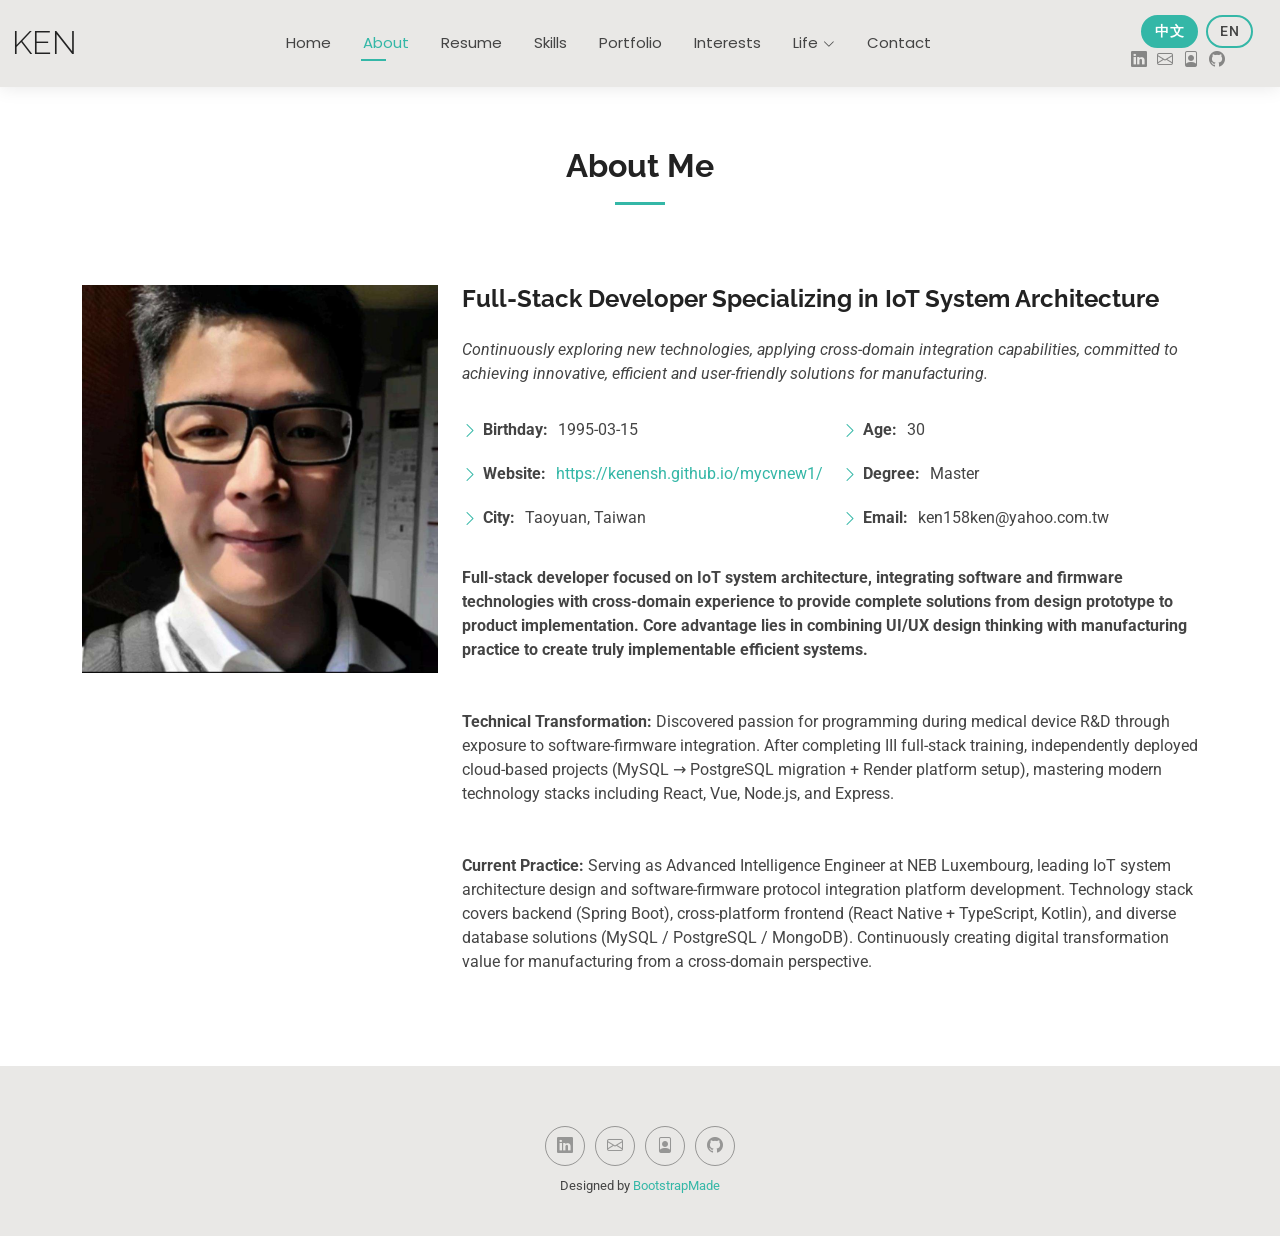
==== commit dc861649: "✨ feat: 完成 about.html 中英文翻譯整合 - 修正 sitemap.xml hreflang 標籤（移除 /en/ 子目錄架構） - about.html 整合多語言系統：   * " ====
--- a/about.html
+++ b/about.html
@@ -1,5 +1,5 @@
 <!DOCTYPE html>
-<html lang="en">
+<html lang="zh-TW">
   <head>
     <!-- Google tag (gtag.js) -->
     <script async src="https://www.googletagmanager.com/gtag/js?id=G-P2BQQZJEH5"></script>
@@ -15,12 +15,38 @@
 
     <meta charset="utf-8" />
     <meta content="width=device-width, initial-scale=1.0" name="viewport" />
-    <title>健恩 Ken - 全端工程師 | 個人網站</title>
-    <meta name="description" content="" />
-    <meta name="keywords" content="" />
+    <title>關於我 - 健恩 Ken | IoT 系統架構全端工程師</title>
+    <meta name="description" content="專注 IoT 系統架構的全端開發者，整合軟韌體技術與跨領域經驗。從醫材研發轉型軟體工程，現任盧森堡商濂達科技先進智能工程師，主導 IoT 系統架構設計。" />
+    <meta name="keywords" content="健恩, IoT系統架構, 全端開發, 軟韌體整合, React Native, Spring Boot, TypeScript, 跨領域工程師, 醫療器材研發, 化妝品研發" />
+    <meta name="author" content="健恩" />
+    <meta name="robots" content="index, follow" />
+
+    <!-- Canonical URL -->
+    <link rel="canonical" href="https://kenorganization.github.io/kencv/about.html" />
+
+    <!-- Hreflang 多語言標籤 -->
+    <link rel="alternate" hreflang="zh-TW" href="https://kenorganization.github.io/kencv/about.html" />
+    <link rel="alternate" hreflang="en" href="https://kenorganization.github.io/kencv/about.html" />
+    <link rel="alternate" hreflang="x-default" href="https://kenorganization.github.io/kencv/about.html" />
 
     <!-- Google Search Console 驗證 -->
     <meta name="google-site-verification" content="gtDOM1_QYonbekNw7NSsRPJhzunxH3epxqnAMUqCLzo" />
+
+    <!-- Open Graph / Facebook -->
+    <meta property="og:type" content="profile" />
+    <meta property="og:url" content="https://kenorganization.github.io/kencv/about.html" />
+    <meta property="og:title" content="關於我 - 健恩 Ken | IoT 系統架構全端工程師" />
+    <meta property="og:description" content="專注 IoT 系統架構的全端開發者，整合軟韌體技術與跨領域經驗。從醫材研發轉型軟體工程，掌握 React、Vue、Spring Boot 等現代化技術棧。" />
+    <meta property="og:image" content="https://kenorganization.github.io/kencv/assets/img/profile-img.jpg" />
+    <meta property="og:image:alt" content="健恩 - 全端工程師個人照片" />
+    <meta property="og:locale" content="zh_TW" />
+
+    <!-- Twitter -->
+    <meta name="twitter:card" content="summary_large_image" />
+    <meta name="twitter:url" content="https://kenorganization.github.io/kencv/about.html" />
+    <meta name="twitter:title" content="關於我 - 健恩 Ken | IoT 系統架構全端工程師" />
+    <meta name="twitter:description" content="專注 IoT 系統架構的全端開發者，整合軟韌體技術與跨領域經驗。" />
+    <meta name="twitter:image" content="https://kenorganization.github.io/kencv/assets/img/profile-img.jpg" />
 
     <!-- Favicons -->
     <link href="assets/img/favicon.png" rel="icon" />
@@ -40,6 +66,9 @@
 
     <!-- Main CSS File -->
     <link href="assets/css/main.css" rel="stylesheet" />
+
+    <!-- 多語言切換樣式 -->
+    <link href="assets/css/i18n.css" rel="stylesheet" />
 
     <!-- =======================================================
   * Template Name: Kelly
@@ -60,15 +89,15 @@
         </a>
         <nav id="navmenu" class="navmenu">
           <ul>
-            <li><a href="index.html">首頁</a></li>
-            <li><a href="about.html" class="active">關於我</a></li>
-            <li><a href="resume.html">履歷</a></li>
-            <li><a href="skill.html">專長技能</a></li>
-            <li><a href="portfolio.html">專案</a></li>
-            <li><a href="interest.html">興趣專長</a></li>
+            <li><a href="index.html" data-i18n="nav.home">首頁</a></li>
+            <li><a href="about.html" class="active" data-i18n="nav.about">關於我</a></li>
+            <li><a href="resume.html" data-i18n="nav.resume">履歷</a></li>
+            <li><a href="skill.html" data-i18n="nav.skills">專長技能</a></li>
+            <li><a href="portfolio.html" data-i18n="nav.portfolio">專案</a></li>
+            <li><a href="interest.html" data-i18n="nav.interest">興趣專長</a></li>
             <li class="dropdown">
               <a href="#">
-                <span>一些生活</span>
+                <span data-i18n="nav.life">一些生活</span>
                 <i class="bi bi-chevron-down toggle-dropdown"></i>
               </a>
               <ul>
@@ -91,12 +120,17 @@
                 <li><a href="#">Dropdown 4</a></li>
               </ul>
             </li>
-            <li><a href="contact.html">聯繫我</a></li>
+            <li><a href="contact.html" data-i18n="nav.contact">聯繫我</a></li>
           </ul>
           <i class="mobile-nav-toggle d-xl-none bi bi-list"></i>
         </nav>
 
         <div class="header-social-links">
+          <!-- 語言切換按鈕 -->
+          <div class="language-switcher">
+            <button class="active" data-lang="zh-TW">中文</button>
+            <button data-lang="en">EN</button>
+          </div>
           <a href="https://www.linkedin.com/in/%E5%81%A5%E6%81%A9-%E5%BE%90-21a279207/" target="_blank" title="LinkedIn"><i class="bi bi-linkedin"></i></a>
           <a href="mailto:ken158ken@yahoo.com.tw" title="Email"><i class="bi bi-envelope"></i></a>
           <a href="https://www.cake.me/s--aki_V7TcrKM7MKCprTQv8g--/ken150ken150" target="_blank" title="CakeResume"><i class="bi bi-file-person"></i></a>
@@ -110,7 +144,7 @@
       <section id="about" class="about section">
         <!-- Section Title -->
         <div class="container section-title" data-aos="fade-up">
-          <h2>關於我</h2>
+          <h2 data-i18n="about.title">關於我</h2>
           <p class="d-none">Necessitatibus eius consequatur ex aliquid fuga eum quidem sint consectetur velit</p>
         </div>
         <!-- End Section Title -->
@@ -118,28 +152,28 @@
         <div class="container" data-aos="fade-up" data-aos-delay="100">
           <div class="row gy-4 justify-content-center">
             <div class="col-lg-4">
-              <img src="assets/img/profile-img.jpg" class="img-fluid" alt="" />
+              <img src="assets/img/profile-img.jpg" class="img-fluid" alt="健恩 Ken - IoT 系統架構全端工程師專業照" data-i18n-alt="profile-img" />
             </div>
             <div class="col-lg-8 content">
-              <h2>整合 IoT 系統架構的全端開發者</h2>
-              <p class="fst-italic py-3">持續探索新技術,應用跨領域整合能力,致力於實現製造端創新、高效且易用的解決方案。</p>
+              <h2 data-i18n="about.heading">整合 IoT 系統架構的全端開發者</h2>
+              <p class="fst-italic py-3" data-i18n="about.intro">持續探索新技術,應用跨領域整合能力,致力於實現製造端創新、高效且易用的解決方案。</p>
               <div class="row">
                 <div class="col-lg-6">
                   <ul>
                     <li>
                       <i class="bi bi-chevron-right"></i>
-                      <strong>生日:</strong>
+                      <strong data-i18n="about.birthday">生日:</strong>
                       <span>1995-03-15</span>
                     </li>
                     <li>
                       <i class="bi bi-chevron-right"></i>
-                      <strong>網站:</strong>
+                      <strong data-i18n="about.website">網站:</strong>
                       <a href="https://kenensh.github.io/mycvnew1/"><span>https://kenensh.github.io/mycvnew1/</span></a>
                     </li>
                     <li>
                       <i class="bi bi-chevron-right"></i>
-                      <strong>所在城市:</strong>
-                      <span>Taoyuan, Taiwan</span>
+                      <strong data-i18n="about.city">所在城市:</strong>
+                      <span data-i18n="about.location">Taoyuan, Taiwan</span>
                     </li>
                   </ul>
                 </div>
@@ -147,33 +181,32 @@
                   <ul>
                     <li>
                       <i class="bi bi-chevron-right"></i>
-                      <strong>年齡:</strong>
+                      <strong data-i18n="about.age">年齡:</strong>
                       <span>30</span>
                     </li>
                     <li>
                       <i class="bi bi-chevron-right"></i>
-                      <strong>最高學歷:</strong>
-                      <span>Master</span>
+                      <strong data-i18n="about.degree">最高學歷:</strong>
+                      <span data-i18n="about.master">Master</span>
                     </li>
                     <li>
                       <i class="bi bi-chevron-right"></i>
-                      <strong>電子郵件:</strong>
+                      <strong data-i18n="about.email">電子郵件:</strong>
                       <span>ken158ken@yahoo.com.tw</span>
                     </li>
                   </ul>
                 </div>
               </div>
               <p class="py-3">
-                <strong>專注 IoT 系統架構的全端開發者</strong>
-                ，整合軟韌體技術與跨領域經驗，提供從設計原型到產品落地的完整解決方案。核心優勢在於結合 UI/UX 設計思維與製造端實務，打造真正可落地的高效系統。
+                <strong data-i18n="about.desc1">專注 IoT 系統架構的全端開發者，整合軟韌體技術與跨領域經驗，提供從設計原型到產品落地的完整解決方案。核心優勢在於結合 UI/UX 設計思維與製造端實務，打造真正可落地的高效系統。</strong>
               </p>
               <p class="py-3">
-                <strong>技術轉型：</strong>
-                醫材研發期間接觸軟韌體整合，發現對程式開發的熱忱。完成資展國際全端培訓後，獨立完成專題雲端部署（MySQL → PostgreSQL 遷移 + Render 平台架設），掌握 React、Vue、Node.js、Express 等現代化技術棧。
+                <strong data-i18n="about.tech-transform">技術轉型：</strong>
+                <span data-i18n="about.desc2">醫材研發期間接觸軟韌體整合，發現對程式開發的熱忱。完成資展國際全端培訓後，獨立完成專題雲端部署（MySQL → PostgreSQL 遷移 + Render 平台架設），掌握 React、Vue、Node.js、Express 等現代化技術棧。</span>
               </p>
               <p class="py-3">
-                <strong>現職實踐：</strong>
-                於盧森堡商濂達科技擔任先進智能工程師，主導 IoT 系統架構設計與軟韌體協議整合平台開發。技術棧涵蓋後端（Spring Boot）、跨平台前端（React Native + TypeScript、Kotlin）及多元資料庫方案（MySQL / PostgreSQL / MongoDB）。持續以跨領域視角創造製造業數位轉型價值。
+                <strong data-i18n="about.current-work">現職實踐：</strong>
+                <span data-i18n="about.desc3">於盧森堡商濂達科技擔任先進智能工程師，主導 IoT 系統架構設計與軟韌體協議整合平台開發。技術棧涵蓋後端（Spring Boot）、跨平台前端（React Native + TypeScript、Kotlin）及多元資料庫方案（MySQL / PostgreSQL / MongoDB）。持續以跨領域視角創造製造業數位轉型價值。</span>
               </p>
             </div>
           </div>
@@ -501,5 +534,8 @@
 
     <!-- Main JS File -->
     <script src="assets/js/main.js"></script>
+
+    <!-- 多語言系統 -->
+    <script src="assets/js/i18n.js"></script>
   </body>
 </html>
--- a/assets/css/i18n.css
+++ b/assets/css/i18n.css
@@ -0,0 +1,85 @@
+/* 語言切換按鈕樣式 */
+.language-switcher {
+  display: flex;
+  align-items: center;
+  gap: 0.5rem;
+  margin-left: 1rem;
+}
+
+.language-switcher button {
+  background: transparent;
+  border: 2px solid var(--accent-color, #00a78e);
+  color: var(--default-color, #364d59);
+  padding: 0.25rem 0.75rem;
+  border-radius: 20px;
+  font-size: 0.875rem;
+  font-weight: 500;
+  cursor: pointer;
+  transition: all 0.3s ease;
+  text-transform: uppercase;
+  letter-spacing: 0.5px;
+}
+
+.language-switcher button:hover {
+  background-color: var(--accent-color, #00a78e);
+  color: #ffffff;
+  transform: translateY(-2px);
+  box-shadow: 0 4px 8px rgba(0, 167, 142, 0.2);
+}
+
+.language-switcher button.active {
+  background-color: var(--accent-color, #00a78e);
+  color: #ffffff;
+  font-weight: 700;
+}
+
+.language-switcher button:focus {
+  outline: none;
+  box-shadow: 0 0 0 3px rgba(0, 167, 142, 0.3);
+}
+
+/* 分隔線 */
+.language-switcher .divider {
+  width: 1px;
+  height: 20px;
+  background-color: var(--default-color, #364d59);
+  opacity: 0.3;
+}
+
+/* 響應式設計 - 手機版 */
+@media (max-width: 1199px) {
+  .language-switcher {
+    margin-left: 0;
+    margin-top: 1rem;
+    justify-content: center;
+    padding: 1rem 0;
+    border-top: 1px solid rgba(0, 0, 0, 0.1);
+  }
+}
+
+/* 深色模式支援 */
+@media (prefers-color-scheme: dark) {
+  .language-switcher button {
+    border-color: #4ade80;
+    color: #e5e7eb;
+  }
+
+  .language-switcher button:hover {
+    background-color: #4ade80;
+    color: #1a1a1a;
+  }
+
+  .language-switcher button.active {
+    background-color: #4ade80;
+    color: #1a1a1a;
+  }
+}
+
+/* 平滑過渡效果 */
+[data-i18n] {
+  transition: opacity 0.2s ease;
+}
+
+.language-switching [data-i18n] {
+  opacity: 0.6;
+}
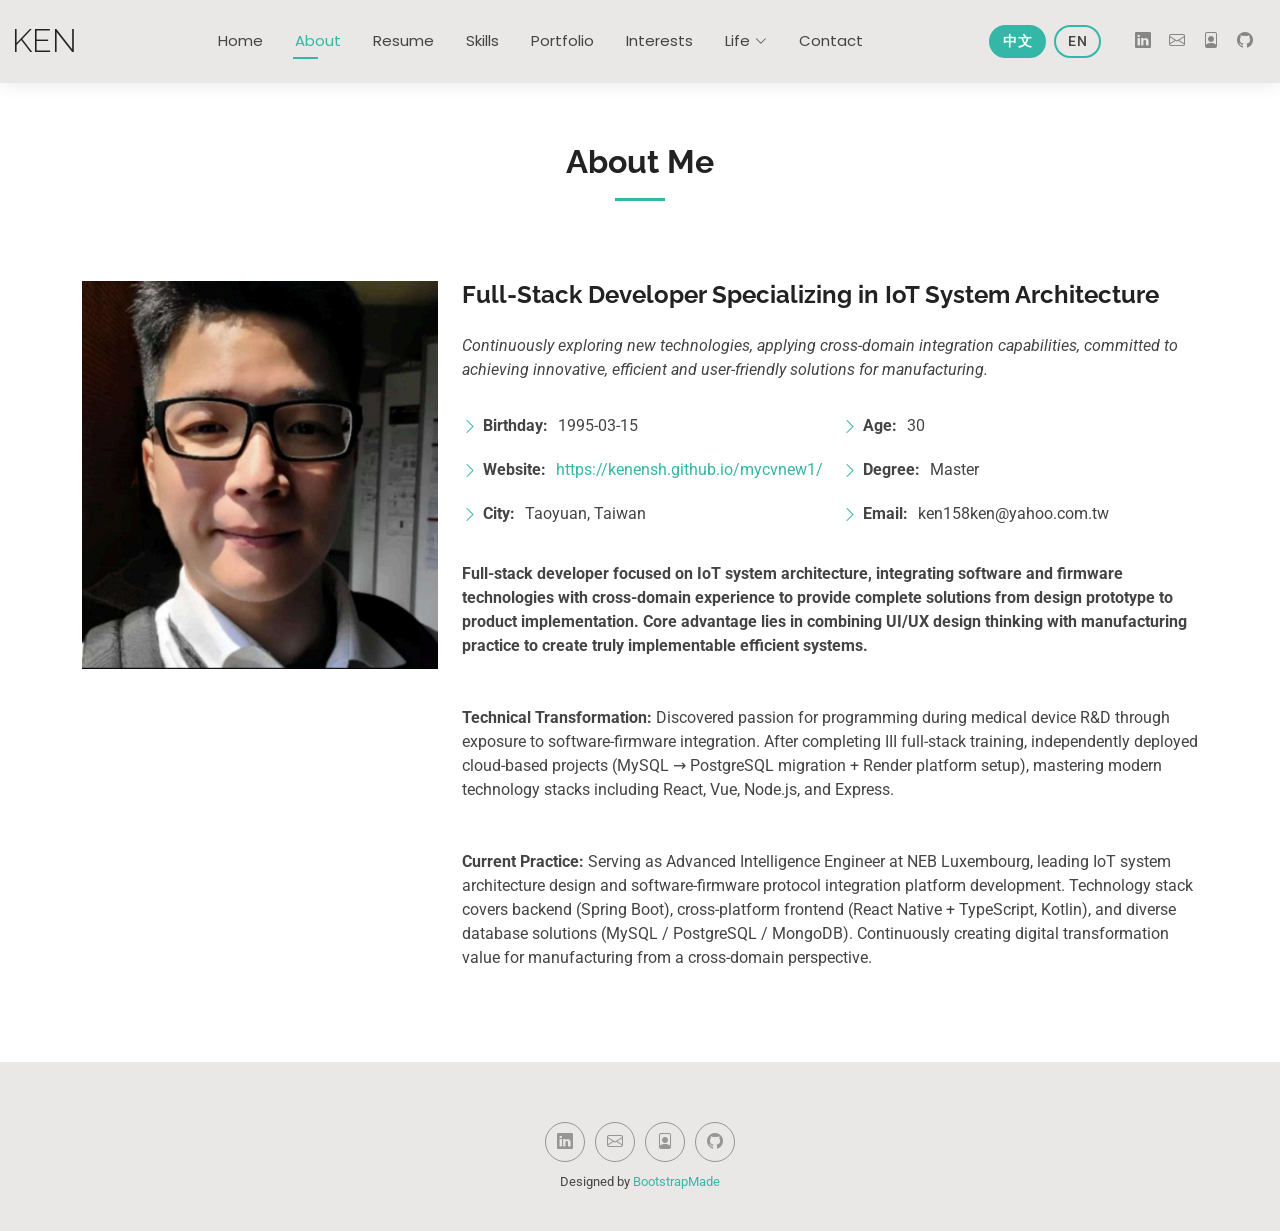
==== commit 98211475: "style: 統一所有頁面導航列語言切換按鈕排版 - 將語言切換按鈕移至社交連結 icon 左側 - 所有按鈕使用 flex 並排排列 - 統一 7 個主要頁面的按鈕結構（type、title 屬性）" ====
--- a/about.html
+++ b/about.html
@@ -128,9 +128,10 @@
         <div class="header-social-links">
           <!-- 語言切換按鈕 -->
           <div class="language-switcher">
-            <button class="active" data-lang="zh-TW">中文</button>
-            <button data-lang="en">EN</button>
+            <button type="button" data-lang="zh-TW" class="active" title="繁體中文">中文</button>
+            <button type="button" data-lang="en" title="English">EN</button>
           </div>
+
           <a href="https://www.linkedin.com/in/%E5%81%A5%E6%81%A9-%E5%BE%90-21a279207/" target="_blank" title="LinkedIn"><i class="bi bi-linkedin"></i></a>
           <a href="mailto:ken158ken@yahoo.com.tw" title="Email"><i class="bi bi-envelope"></i></a>
           <a href="https://www.cake.me/s--aki_V7TcrKM7MKCprTQv8g--/ken150ken150" target="_blank" title="CakeResume"><i class="bi bi-file-person"></i></a>
--- a/assets/css/i18n.css
+++ b/assets/css/i18n.css
@@ -3,7 +3,7 @@
   display: flex;
   align-items: center;
   gap: 0.5rem;
-  margin-left: 1rem;
+  margin-right: 1rem;
 }
 
 .language-switcher button {
@@ -46,6 +46,13 @@
   opacity: 0.3;
 }
 
+/* header-social-links 容器設定 */
+.header-social-links {
+  display: flex;
+  align-items: center;
+  gap: 0.75rem;
+}
+
 /* 響應式設計 - 手機版 */
 @media (max-width: 1199px) {
   .language-switcher {
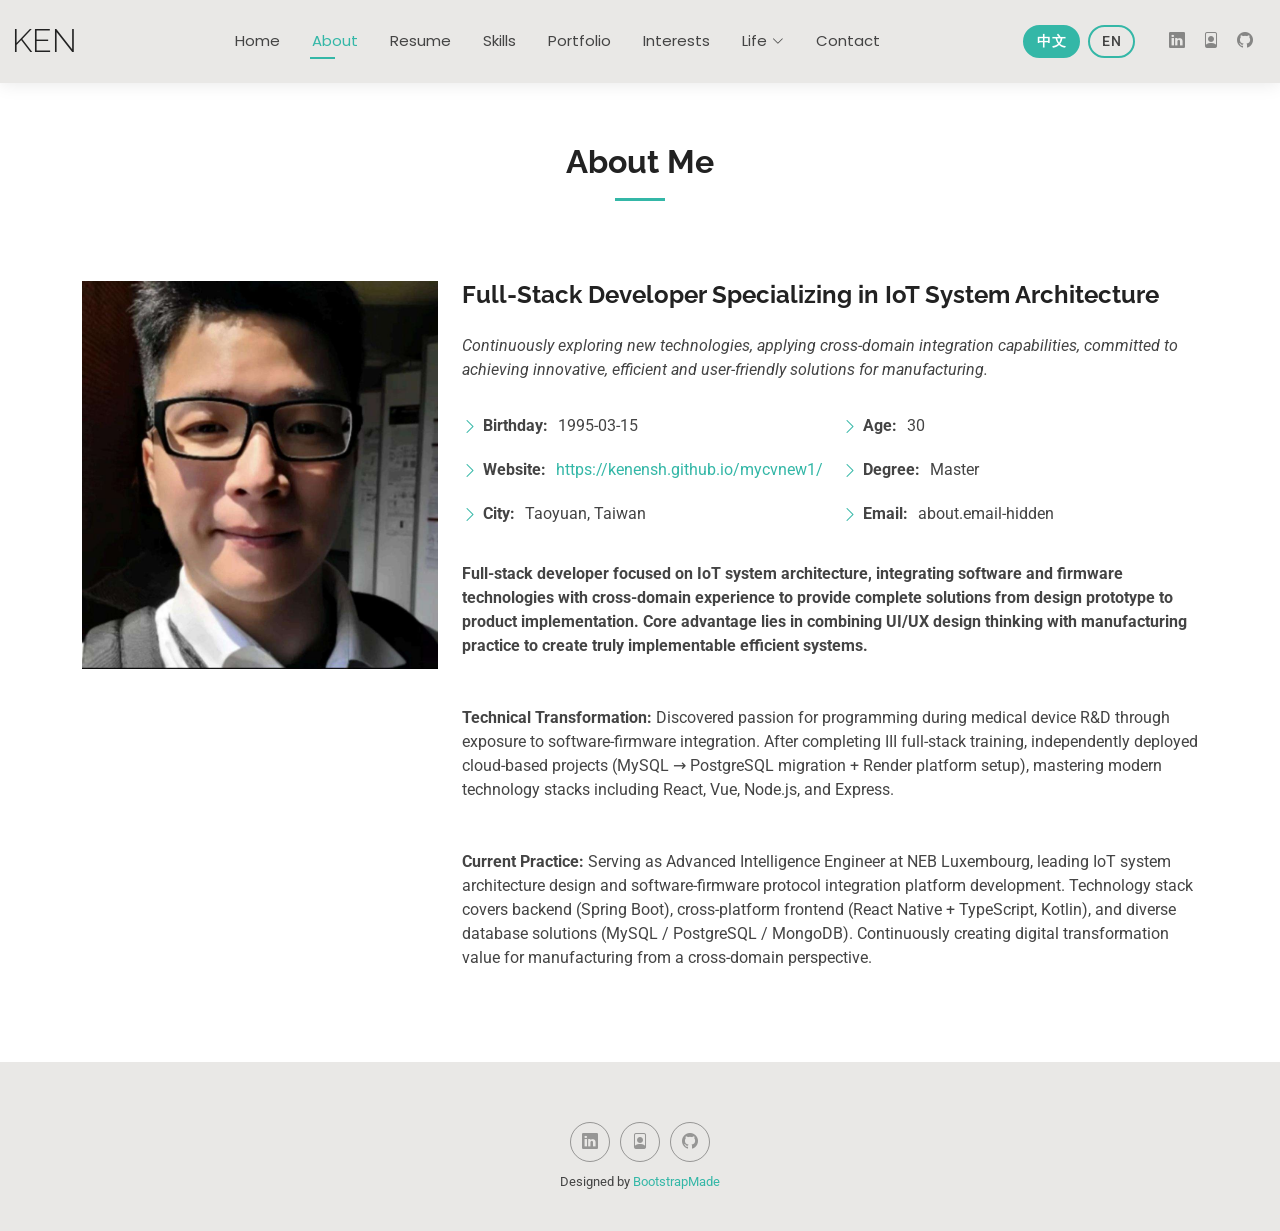
==== commit a17bbfa2: "修改敏感資訊" ====
--- a/about.html
+++ b/about.html
@@ -1,4 +1,4 @@
-<!DOCTYPE html>
+<!doctype html>
 <html lang="zh-TW">
   <head>
     <!-- Google tag (gtag.js) -->
@@ -15,10 +15,10 @@
 
     <meta charset="utf-8" />
     <meta content="width=device-width, initial-scale=1.0" name="viewport" />
-    <title>關於我 - 健恩 Ken | IoT 系統架構全端工程師</title>
-    <meta name="description" content="專注 IoT 系統架構的全端開發者，整合軟韌體技術與跨領域經驗。從醫材研發轉型軟體工程，現任盧森堡商濂達科技先進智能工程師，主導 IoT 系統架構設計。" />
-    <meta name="keywords" content="健恩, IoT系統架構, 全端開發, 軟韌體整合, React Native, Spring Boot, TypeScript, 跨領域工程師, 醫療器材研發, 化妝品研發" />
-    <meta name="author" content="健恩" />
+    <title>關於我 - Ken | IoT 系統架構全端工程師</title>
+    <meta name="description" content="專注 IoT 系統架構的全端開發者，整合軟韌體技術與跨領域經驗。從醫材研發轉型軟體工程，現任半導體相關公司擔任全端工程師，主導 IoT 系統架構設計。" />
+    <meta name="keywords" content="Ken, IoT系統架構, 全端開發, 軟韌體整合, React Native, Spring Boot, TypeScript, 跨領域工程師, 醫療器材研發, 化妝品研發" />
+    <meta name="author" content="Ken" />
     <meta name="robots" content="index, follow" />
 
     <!-- Canonical URL -->
@@ -35,16 +35,16 @@
     <!-- Open Graph / Facebook -->
     <meta property="og:type" content="profile" />
     <meta property="og:url" content="https://kenorganization.github.io/kencv/about.html" />
-    <meta property="og:title" content="關於我 - 健恩 Ken | IoT 系統架構全端工程師" />
+    <meta property="og:title" content="關於我 - Ken | IoT 系統架構全端工程師" />
     <meta property="og:description" content="專注 IoT 系統架構的全端開發者，整合軟韌體技術與跨領域經驗。從醫材研發轉型軟體工程，掌握 React、Vue、Spring Boot 等現代化技術棧。" />
     <meta property="og:image" content="https://kenorganization.github.io/kencv/assets/img/profile-img.jpg" />
-    <meta property="og:image:alt" content="健恩 - 全端工程師個人照片" />
+    <meta property="og:image:alt" content="Ken - 全端工程師個人照片" />
     <meta property="og:locale" content="zh_TW" />
 
     <!-- Twitter -->
     <meta name="twitter:card" content="summary_large_image" />
     <meta name="twitter:url" content="https://kenorganization.github.io/kencv/about.html" />
-    <meta name="twitter:title" content="關於我 - 健恩 Ken | IoT 系統架構全端工程師" />
+    <meta name="twitter:title" content="關於我 - Ken | IoT 系統架構全端工程師" />
     <meta name="twitter:description" content="專注 IoT 系統架構的全端開發者，整合軟韌體技術與跨領域經驗。" />
     <meta name="twitter:image" content="https://kenorganization.github.io/kencv/assets/img/profile-img.jpg" />
 
@@ -133,7 +133,7 @@
           </div>
 
           <a href="https://www.linkedin.com/in/%E5%81%A5%E6%81%A9-%E5%BE%90-21a279207/" target="_blank" title="LinkedIn"><i class="bi bi-linkedin"></i></a>
-          <a href="mailto:ken158ken@yahoo.com.tw" title="Email"><i class="bi bi-envelope"></i></a>
+          <!-- Email 已移除以保護隱私 -->
           <a href="https://www.cake.me/s--aki_V7TcrKM7MKCprTQv8g--/ken150ken150" target="_blank" title="CakeResume"><i class="bi bi-file-person"></i></a>
           <a href="#" title="GitHub"><i class="bi bi-github"></i></a>
         </div>
@@ -153,7 +153,7 @@
         <div class="container" data-aos="fade-up" data-aos-delay="100">
           <div class="row gy-4 justify-content-center">
             <div class="col-lg-4">
-              <img src="assets/img/profile-img.jpg" class="img-fluid" alt="健恩 Ken - IoT 系統架構全端工程師專業照" data-i18n-alt="profile-img" />
+              <img src="assets/img/profile-img.jpg" class="img-fluid" alt="Ken - IoT 系統架構全端工程師專業照" data-i18n-alt="profile-img" />
             </div>
             <div class="col-lg-8 content">
               <h2 data-i18n="about.heading">整合 IoT 系統架構的全端開發者</h2>
@@ -193,7 +193,7 @@
                     <li>
                       <i class="bi bi-chevron-right"></i>
                       <strong data-i18n="about.email">電子郵件:</strong>
-                      <span>ken158ken@yahoo.com.tw</span>
+                      <span data-i18n="about.email-hidden">隱藏以保護隱私</span>
                     </li>
                   </ul>
                 </div>
@@ -207,7 +207,7 @@
               </p>
               <p class="py-3">
                 <strong data-i18n="about.current-work">現職實踐：</strong>
-                <span data-i18n="about.desc3">於盧森堡商濂達科技擔任先進智能工程師，主導 IoT 系統架構設計與軟韌體協議整合平台開發。技術棧涵蓋後端（Spring Boot）、跨平台前端（React Native + TypeScript、Kotlin）及多元資料庫方案（MySQL / PostgreSQL / MongoDB）。持續以跨領域視角創造製造業數位轉型價值。</span>
+                <span data-i18n="about.desc3">於半導體相關公司擔任全端工程師，主導 IoT 系統架構設計與軟韌體協議整合平台開發。技術棧涵蓋後端（Spring Boot）、跨平台前端（React Native + TypeScript、Kotlin）及多元資料庫方案（MySQL / PostgreSQL / MongoDB）。持續以跨領域視角創造製造業數位轉型價值。</span>
               </p>
             </div>
           </div>
@@ -501,7 +501,7 @@
         </div>
         <div class="social-links d-flex justify-content-center">
           <a href="https://www.linkedin.com/in/%E5%81%A5%E6%81%A9-%E5%BE%90-21a279207/" target="_blank" title="LinkedIn"><i class="bi bi-linkedin"></i></a>
-          <a href="mailto:ken158ken@yahoo.com.tw" title="Email"><i class="bi bi-envelope"></i></a>
+          <!-- Email 已移除以保護隱私 -->
           <a href="https://www.cake.me/s--aki_V7TcrKM7MKCprTQv8g--/ken150ken150" target="_blank" title="CakeResume"><i class="bi bi-file-person"></i></a>
           <a href="#" title="GitHub"><i class="bi bi-github"></i></a>
         </div>
--- a/assets/css/i18n.css
+++ b/assets/css/i18n.css
@@ -51,16 +51,84 @@
   display: flex;
   align-items: center;
   gap: 0.75rem;
+  flex-wrap: nowrap; /* 防止換行 */
 }
 
-/* 響應式設計 - 手機版 */
+/* 響應式設計 - 平板與手機版 */
 @media (max-width: 1199px) {
+  /* 縮小 Logo 文字 */
+  .header .logo h1 {
+    font-size: 24px !important; /* iPhone SE 適配 */
+  }
+
+  /* 優化語言切換按鈕 */
   .language-switcher {
-    margin-left: 0;
-    margin-top: 1rem;
-    justify-content: center;
-    padding: 1rem 0;
-    border-top: 1px solid rgba(0, 0, 0, 0.1);
+    margin-right: 0.5rem; /* 減少右側間距 */
+    gap: 0.35rem; /* 減少按鈕間距 */
+  }
+
+  .language-switcher button {
+    padding: 0.2rem 0.5rem; /* 縮小按鈕 padding */
+    font-size: 0.75rem; /* 縮小字體 */
+    border-radius: 15px;
+  }
+
+  /* 縮小社交圖示 */
+  .header .header-social-links a {
+    font-size: 14px !important;
+    padding-left: 4px !important;
+  }
+
+  /* header-social-links 強制單行 */
+  .header-social-links {
+    gap: 0.5rem; /* 減少間距 */
+    flex-shrink: 0; /* 防止壓縮 */
+  }
+}
+
+/* 小型手機特別優化（iPhone SE, 小於 400px）*/
+@media (max-width: 400px) {
+  .header .logo h1 {
+    font-size: 20px !important; /* 更小的 Logo */
+  }
+
+  .language-switcher {
+    gap: 0.25rem;
+    margin-right: 0.35rem;
+  }
+
+  .language-switcher button {
+    padding: 0.15rem 0.4rem;
+    font-size: 0.7rem;
+  }
+
+  .header-social-links {
+    gap: 0.35rem;
+  }
+
+  .header .header-social-links a {
+    font-size: 13px !important;
+    padding-left: 3px !important;
+  }
+}
+
+/* 確保 header 容器在小螢幕不會過度擠壓 */
+@media (max-width: 1199px) {
+  .header .container-fluid {
+    padding-left: 10px !important;
+    padding-right: 10px !important;
+  }
+
+  /* Logo 區域適當壓縮 */
+  .header .logo {
+    margin-right: auto !important;
+    flex-shrink: 1;
+  }
+
+  /* Social links 區域保持固定 */
+  .header-social-links {
+    flex-shrink: 0;
+    min-width: fit-content;
   }
 }
 
